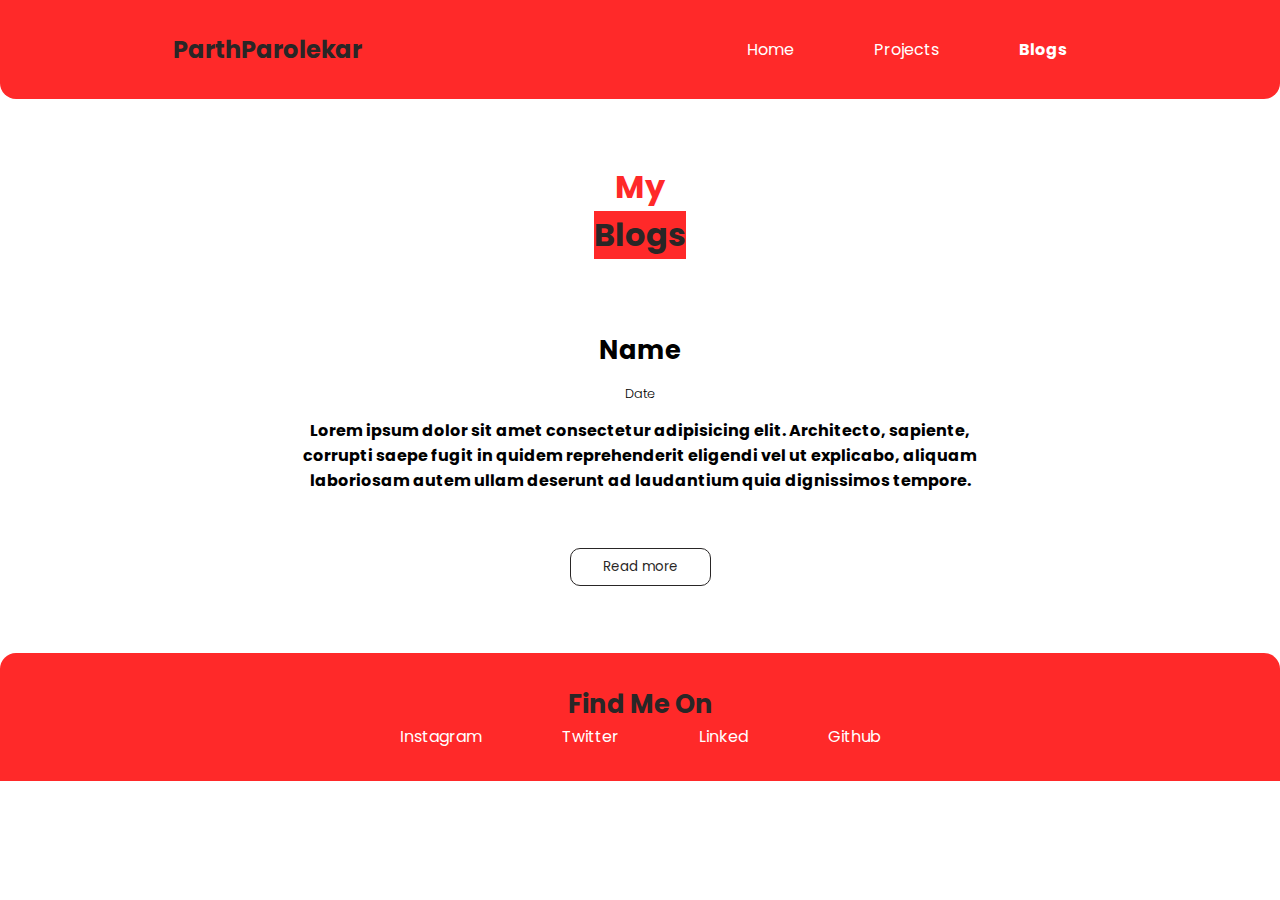
==== blogs.html @ 8442538e "blog and project page layout complete" ====
<!DOCTYPE html>
<html lang="en">
  <head>
    <meta charset="UTF-8" />
    <meta http-equiv="X-UA-Compatible" content="IE=edge" />
    <meta name="viewport" content="width=device-width, initial-scale=1.0" />
    <link rel="preconnect" href="https://fonts.gstatic.com" />
    <link
      href="https://fonts.googleapis.com/css2?family=Poppins:wght@200;300;400;500;700;900&display=swap"
      rel="stylesheet"
    />
    <link rel="stylesheet" href="style.css" />
    <title>Parth Parolekar</title>
  </head>
  <body>
    <nav class="navigation">
      <div class="container-horizontal">
        <div class="brand">ParthParolekar</div>
        <ul class="nav-links">
          <li><a href="./index.html" class="nav-link">Home</a></li>
          <li><a href="./projects.html" class="nav-link">Projects</a></li>
          <li><a href="#" class="nav-link active">Blogs</a></li>
        </ul>
      </div>
    </nav>

    <header class="container-vertical padding-4rem">
      <h1 class="title">My</h1>
      <h1 class="highlight">Blogs</h1>
    </header>

    <section class="container-vertical height-30vh">
      <h1 class="heading">Name</h1>
      <h6 class="tiny">Date</h6>
      <h3 class="paragraph text-center">
        Lorem ipsum dolor sit amet consectetur adipisicing elit. Architecto,
        sapiente, corrupti saepe fugit in quidem reprehenderit eligendi vel ut
        explicabo, aliquam laboriosam autem ullam deserunt ad laudantium quia
        dignissimos tempore.
      </h3>
      <br />
      <button class="btn-primary btn-color-1 margin-side-1rem">
        <a href="./projects.html">Read more</a>
      </button>
    </section>

    <footer class="footer">
      <div class="container-vertical">
        <h1 class="heading">Find Me On</h1>
        <ul class="nav-links">
          <li>
            <a
              href="https://www.instagram.com/parth.parolekar/"
              class="nav-link"
              >Instagram</a
            >
          </li>
          <li>
            <a href="https://twitter.com/ParolekarParth" class="nav-link"
              >Twitter</a
            >
          </li>
          <li>
            <a
              href="https://www.linkedin.com/in/parth-parolekar-b7439a195/"
              class="nav-link"
              >Linked</a
            >
          </li>
          <li>
            <a href="https://github.com/ParthParolekar" class="nav-link"
              >Github</a
            >
          </li>
        </ul>
      </div>
    </footer>
  </body>
</html>
---- style.css ----
:root {
  --primary: #ff2929;
  --secondary: #292626;
}

* {
  margin: 0;
  padding: 0;
  font-family: "Poppins";
}

.navigation {
  background-color: var(--primary);
  padding: 1rem 0rem;
  color: var(--secondary);
  padding: 2rem 0;
  border-bottom-left-radius: 1rem;
  border-bottom-right-radius: 1rem;
}
.relative {
  position: relative;
}
.container-vertical {
  max-width: 700px;
  margin: auto;
  display: flex;
  flex-direction: column;
  justify-content: space-around;
  align-items: center;
}

.height-30vh {
  height: 30vh;
}

.width {
  width: 40px;
}

.container-horizontal {
  display: flex;
  justify-content: space-around;
  align-items: center;
}

.brand {
  font-weight: bold;
  font-size: 1.5rem;
}

.nav-links {
  display: flex;
  justify-content: space-around;
  align-items: center;
  list-style: none;
}

.active {
  font-weight: 700;
}

.nav-link {
  text-decoration: none;
  color: white;
  margin: 0 40px;
}

.nav-link:hover {
  color: var(--primary);
  background: white;
}

img {
  width: 500px;
}

.title {
  font-size: 2rem;
  color: var(--primary);
}

.tiny {
  font-weight: 300;
  font-size: 0.8rem;
}

.highlight {
  background: var(--primary);
  color: var(--secondary);
}

.padding-4rem {
  padding: 4rem;
}

.padding-1rem {
  padding: 1rem;
}

.heading {
  font-size: 1.6rem;
}

.paragraph {
  font-size: 1rem;
}
.secondary {
  background: var(--secondary);
  color: white;
}

.text-center {
  text-align: center;
}

.footer {
  margin-top: 60px;
  background-color: var(--primary);
  padding: 1rem 0rem;
  color: var(--secondary);
  padding: 2rem 0;
  border-top-left-radius: 1rem;
  border-top-right-radius: 1rem;
}

.btn-primary {
  padding: 0.5rem 2rem;
  border-radius: 10px;
  border: 1px solid;
  cursor: pointer;
}

.btn-color-1 {
  background-color: white;
  color: #292626;
  transition: all 0.5s ease;
}

.btn-color-1:hover {
  background-color: #292626;
  color: white;
  font-size: 1.5rem;
  transition: all 0.5s ease;
}

.btn-color-2 {
  background-color: #292626;
  color: white;
  transition: all 0.5s ease;
}

.btn-color-2:hover {
  background-color: white;
  color: #292626;
  font-size: 1.5rem;
  transition: all 0.5s ease;
}

.margin-side-1rem {
  margin: 0 1rem;
}

a {
  text-decoration: none;
  color: inherit;
}
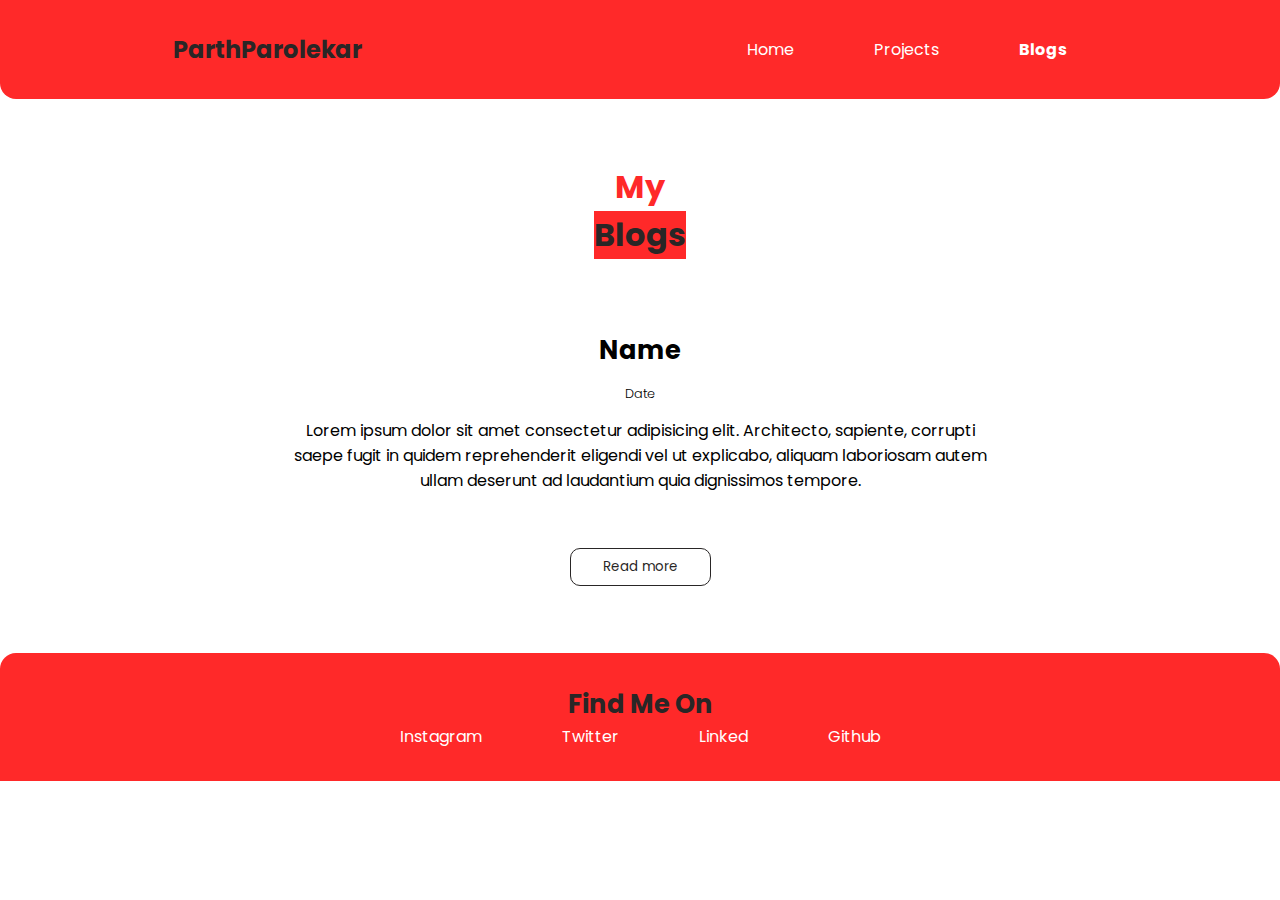
==== commit fa51a1b7: "projects page complete" ====
--- a/blogs.html
+++ b/blogs.html
@@ -40,7 +40,7 @@
       </h3>
       <br />
       <button class="btn-primary btn-color-1 margin-side-1rem">
-        <a href="./projects.html">Read more</a>
+        <a href="./Blogs/blog1.html">Read more</a>
       </button>
     </section>
 
--- a/style.css
+++ b/style.css
@@ -97,12 +97,17 @@
   padding: 1rem;
 }
 
+.margin-top-4rem {
+  margin-top: 4rem;
+}
+
 .heading {
   font-size: 1.6rem;
 }
 
 .paragraph {
   font-size: 1rem;
+  font-weight: 400;
 }
 .secondary {
   background: var(--secondary);
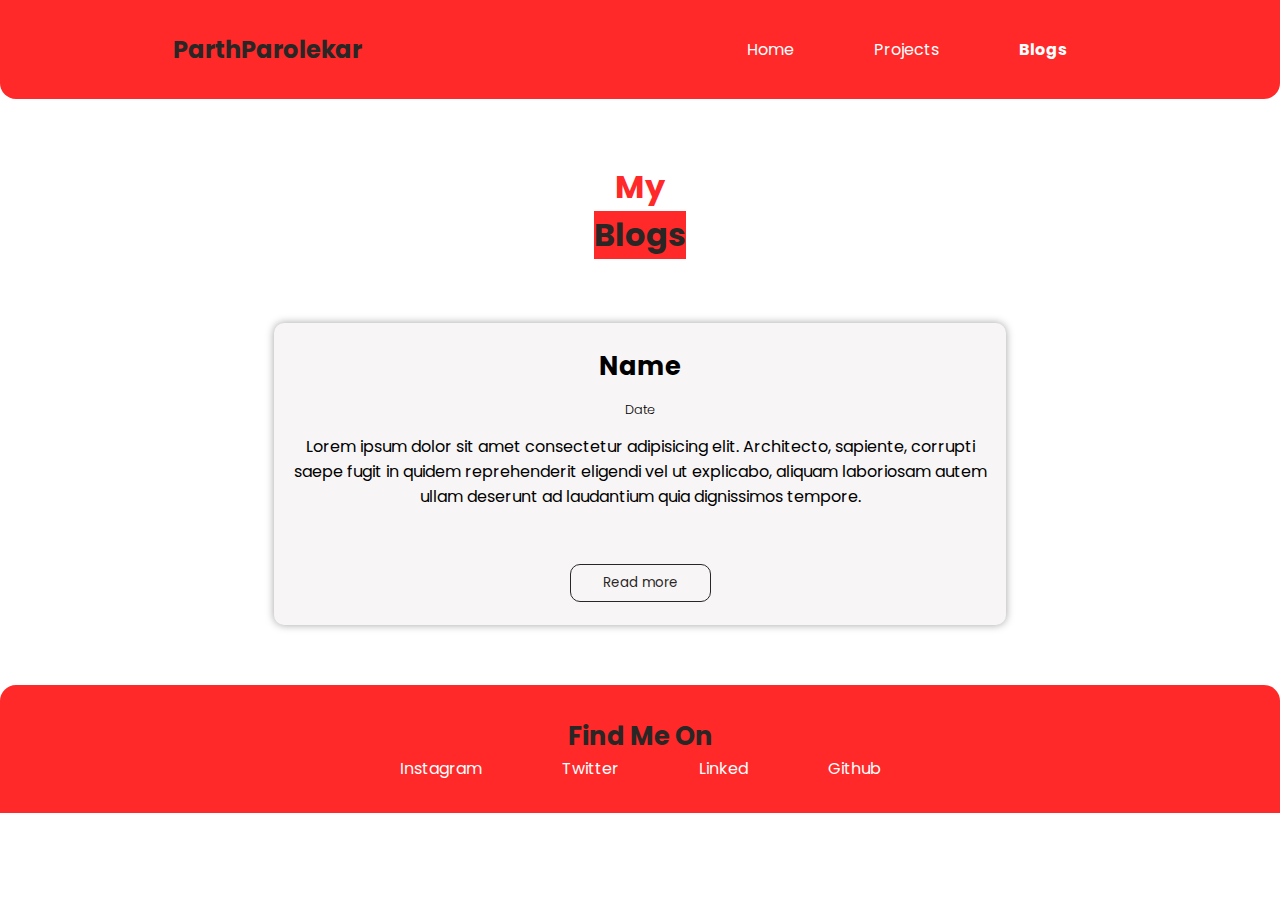
==== commit 845a61e5: "added cards" ====
--- a/blogs.html
+++ b/blogs.html
@@ -29,7 +29,7 @@
       <h1 class="highlight">Blogs</h1>
     </header>
 
-    <section class="container-vertical height-30vh">
+    <section class="container-vertical card height-30vh">
       <h1 class="heading">Name</h1>
       <h6 class="tiny">Date</h6>
       <h3 class="paragraph text-center">
@@ -40,7 +40,7 @@
       </h3>
       <br />
       <button class="btn-primary btn-color-1 margin-side-1rem">
-        <a href="./Blogs/blog1.html">Read more</a>
+        <a href="./Blogs/blog1.html" target="_blank">Read more</a>
       </button>
     </section>
 
--- a/style.css
+++ b/style.css
@@ -27,6 +27,13 @@
   flex-direction: column;
   justify-content: space-around;
   align-items: center;
+}
+
+.card {
+  background: rgb(247, 245, 245);
+  padding: 1rem;
+  border-radius: 10px;
+  box-shadow: 0px 0px 8px #a3a2a2;
 }
 
 .height-30vh {
@@ -136,7 +143,7 @@
 }
 
 .btn-color-1 {
-  background-color: white;
+  background-color: rgb(247, 245, 245);
   color: #292626;
   transition: all 0.5s ease;
 }
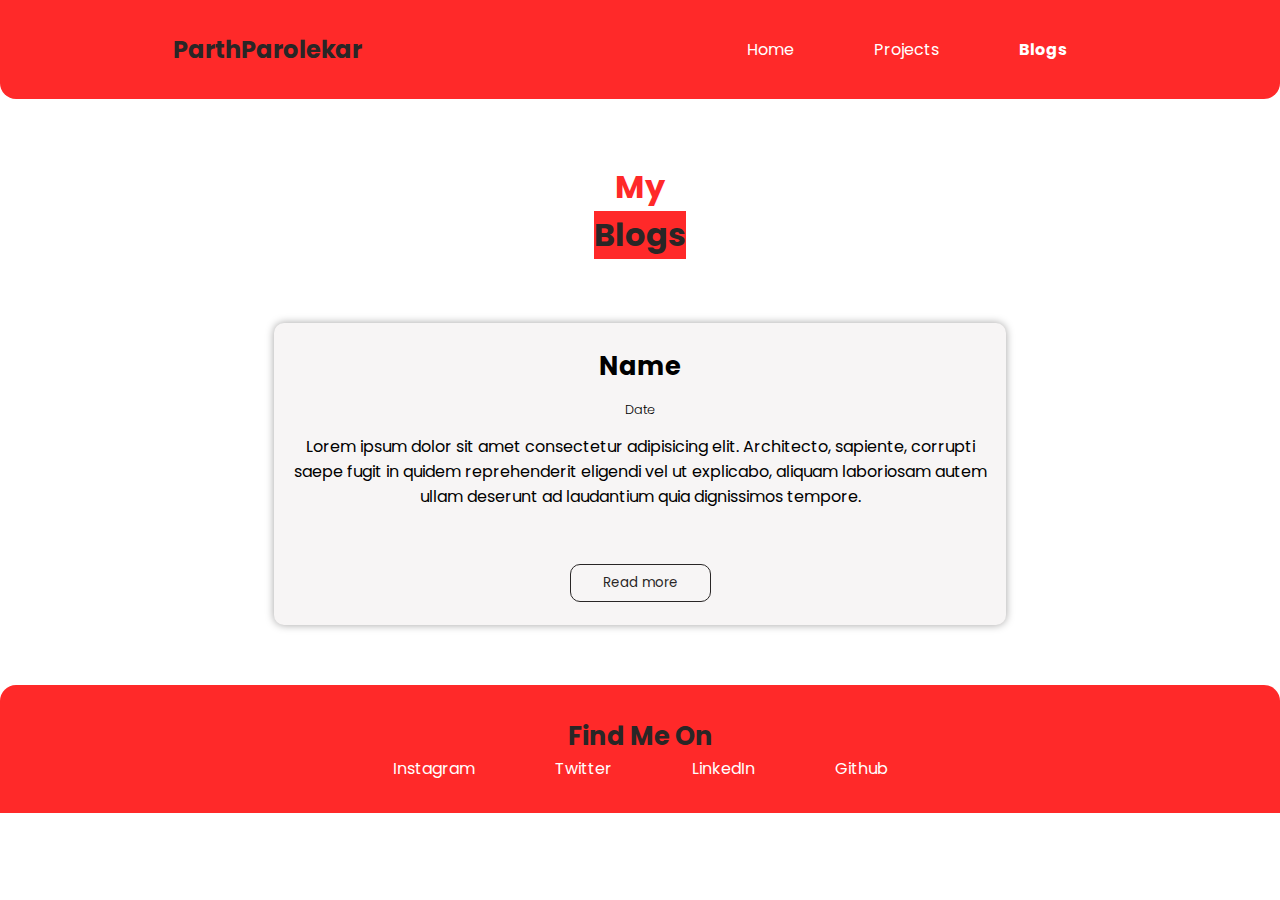
==== commit 6dd50868: "Changed skills from text to logos" ====
--- a/blogs.html
+++ b/blogs.html
@@ -64,7 +64,7 @@
             <a
               href="https://www.linkedin.com/in/parth-parolekar-b7439a195/"
               class="nav-link"
-              >Linked</a
+              >LinkedIn</a
             >
           </li>
           <li>
--- a/style.css
+++ b/style.css
@@ -48,6 +48,18 @@
   display: flex;
   justify-content: space-around;
   align-items: center;
+}
+
+.skills-logo {
+  height: 10vh;
+  width: 70vh;
+  display: flex;
+  justify-content: space-between;
+  align-items: center;
+}
+
+.fab {
+  font-size: 3rem;
 }
 
 .brand {
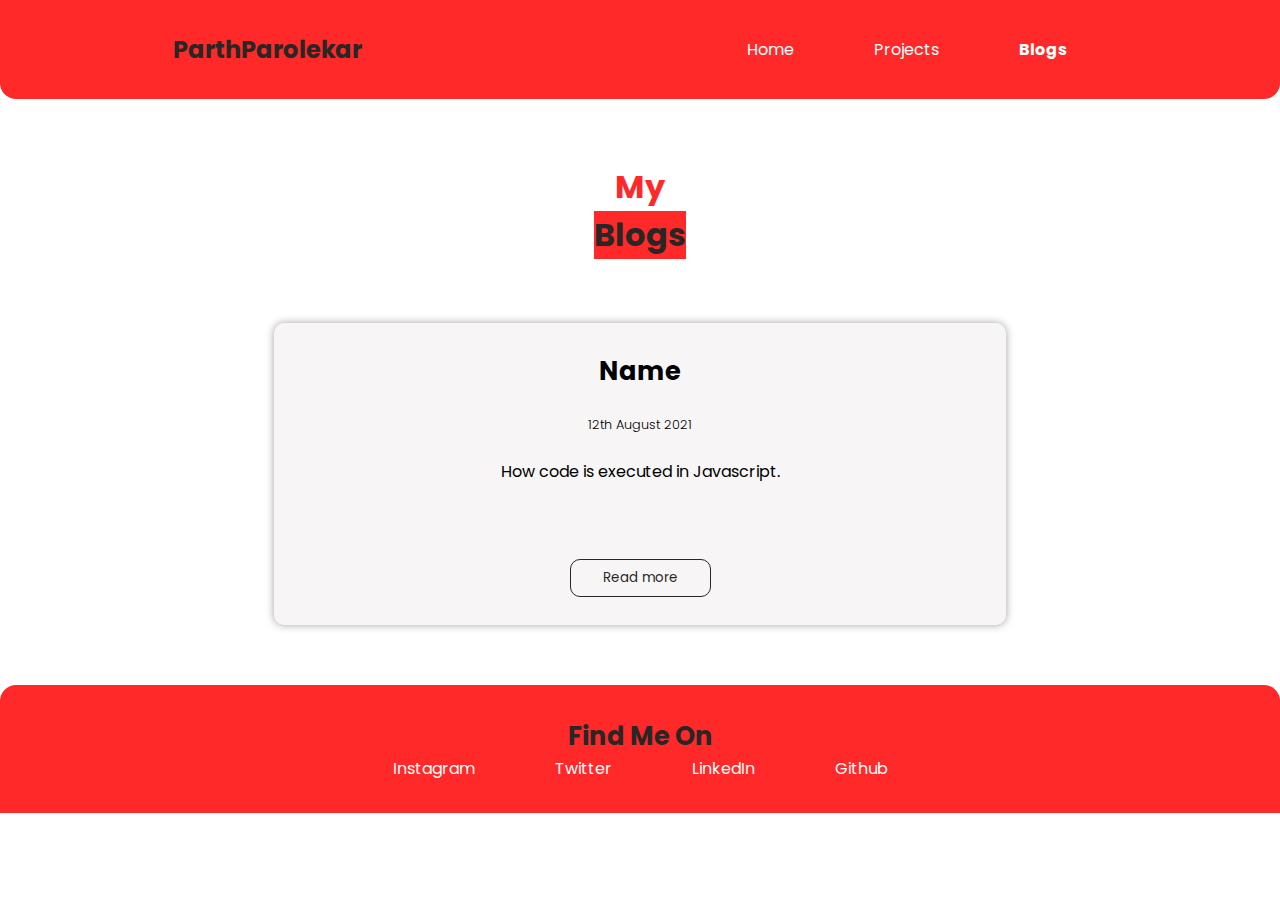
==== commit ce562808: "responisve" ====
--- a/blogs.html
+++ b/blogs.html
@@ -24,23 +24,22 @@
       </div>
     </nav>
 
-    <header class="container-vertical padding-4rem">
+    <header class="container-vertical padding-4rem blog-center">
       <h1 class="title">My</h1>
       <h1 class="highlight">Blogs</h1>
     </header>
 
     <section class="container-vertical card height-30vh">
       <h1 class="heading">Name</h1>
-      <h6 class="tiny">Date</h6>
-      <h3 class="paragraph text-center">
-        Lorem ipsum dolor sit amet consectetur adipisicing elit. Architecto,
-        sapiente, corrupti saepe fugit in quidem reprehenderit eligendi vel ut
-        explicabo, aliquam laboriosam autem ullam deserunt ad laudantium quia
-        dignissimos tempore.
-      </h3>
+      <h6 class="tiny">12th August 2021</h6>
+      <h3 class="paragraph text-center">How code is executed in Javascript.</h3>
       <br />
       <button class="btn-primary btn-color-1 margin-side-1rem">
-        <a href="./Blogs/blog1.html" target="_blank">Read more</a>
+        <a
+          href="https://dev.to/parthparolekar/how-code-is-executed-in-javascript-31ji"
+          target="_blank"
+          >Read more</a
+        >
       </button>
     </section>
 
--- a/style.css
+++ b/style.css
@@ -27,6 +27,10 @@
   flex-direction: column;
   justify-content: space-around;
   align-items: center;
+}
+
+section {
+  width: 90%;
 }
 
 .card {
@@ -188,3 +192,67 @@
   text-decoration: none;
   color: inherit;
 }
+
+@media screen and (max-width: 770px) {
+  header {
+    width: 70%;
+  }
+  img {
+    width: 300px;
+  }
+  footer {
+    width: 100%;
+  }
+
+  section {
+    width: auto;
+  }
+
+  .skills-logo {
+    width: 70%;
+  }
+
+  .container-vertical {
+    width: 100%;
+    font-size: 0.5rem;
+  }
+}
+
+@media screen and (max-width: 550px) {
+  footer {
+    width: 100%;
+  }
+  section {
+    width: 68%;
+  }
+  .skills-logo {
+    width: 70%;
+    font-size: 0.3rem;
+    overflow: visible;
+  }
+  .heading {
+    text-align: center;
+  }
+  .fab {
+    font-size: 2rem;
+  }
+  .title {
+    text-align: center;
+  }
+  .card {
+    width: auto;
+  }
+  .home-center {
+    width: 10%;
+  }
+  .project-center {
+    width: 10%;
+  }
+  .blog-center {
+    width: 10%;
+  }
+  .nav-links {
+    display: flex;
+    flex-direction: column;
+  }
+}
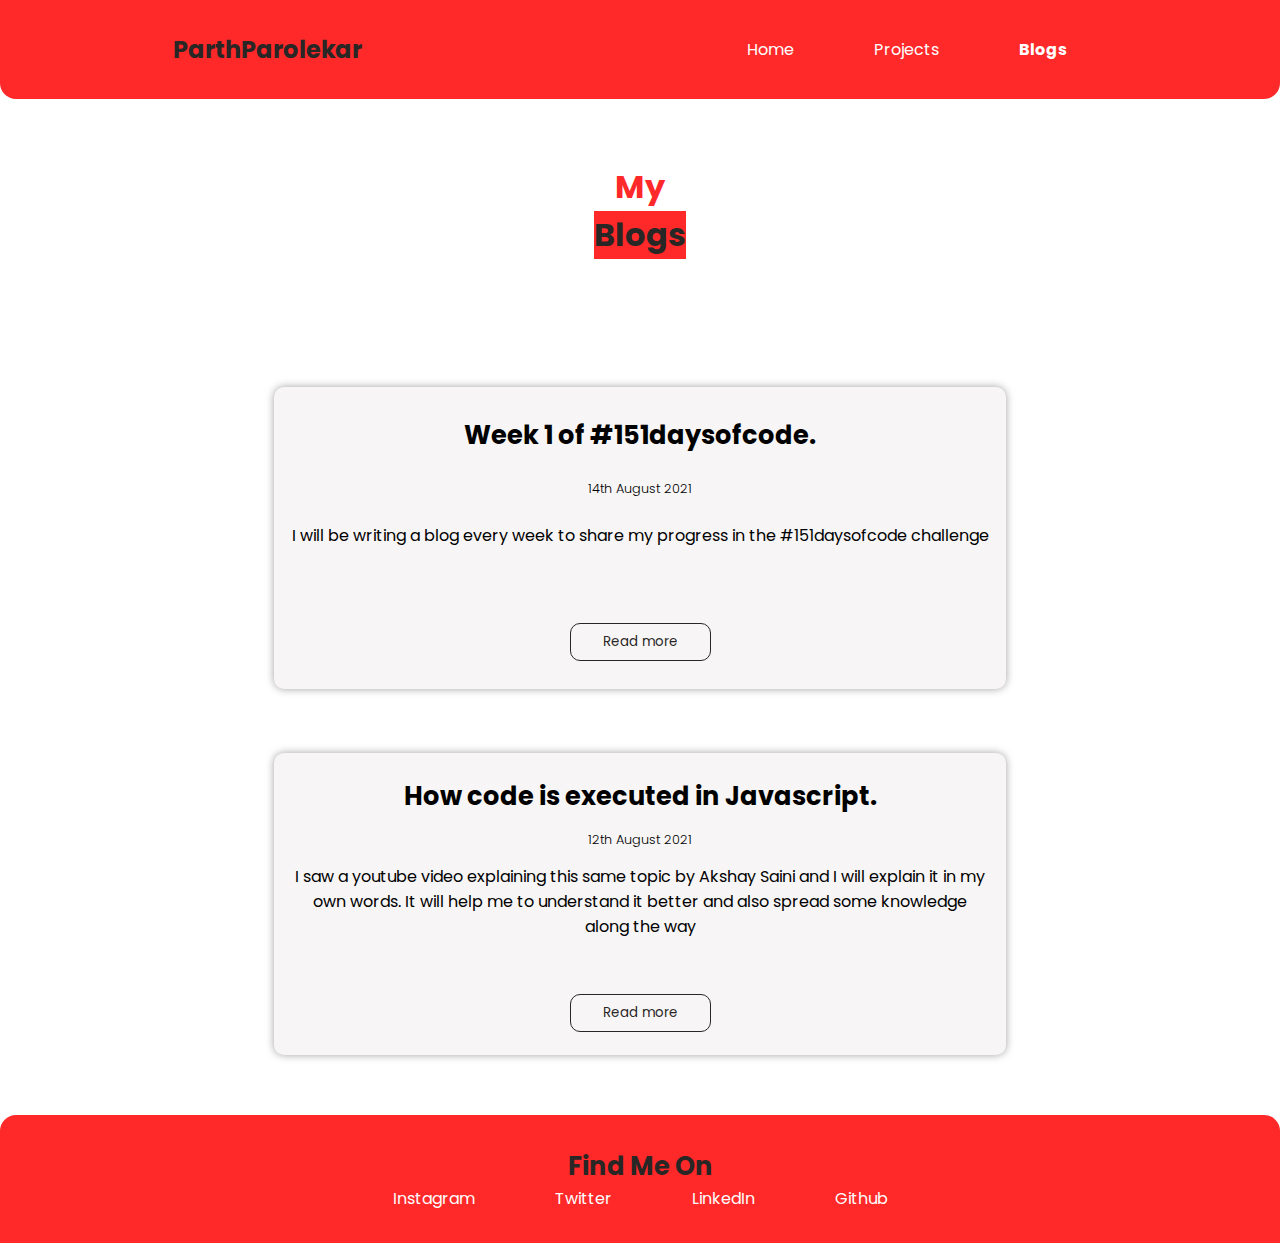
==== commit fc55d37c: "add: blog 2" ====
--- a/blogs.html
+++ b/blogs.html
@@ -29,10 +29,31 @@
       <h1 class="highlight">Blogs</h1>
     </header>
 
-    <section class="container-vertical card height-30vh">
-      <h1 class="heading">Name</h1>
+    <section class="container-vertical card height-30vh margin-top-4rem">
+      <h1 class="heading">Week 1 of #151daysofcode.</h1>
+      <h6 class="tiny">14th August 2021</h6>
+      <h3 class="paragraph text-center">
+        I will be writing a blog every week to share my progress in the
+        #151daysofcode challenge
+      </h3>
+      <br />
+      <button class="btn-primary btn-color-1 margin-side-1rem">
+        <a
+          href="https://dev.to/parthparolekar/week-1-of-151dyasofcode-hg6"
+          target="_blank"
+          >Read more</a
+        >
+      </button>
+    </section>
+
+    <section class="container-vertical card height-30vh margin-top-4rem">
+      <h1 class="heading">How code is executed in Javascript.</h1>
       <h6 class="tiny">12th August 2021</h6>
-      <h3 class="paragraph text-center">How code is executed in Javascript.</h3>
+      <h3 class="paragraph text-center">
+        I saw a youtube video explaining this same topic by Akshay Saini and I
+        will explain it in my own words. It will help me to understand it better
+        and also spread some knowledge along the way
+      </h3>
       <br />
       <button class="btn-primary btn-color-1 margin-side-1rem">
         <a
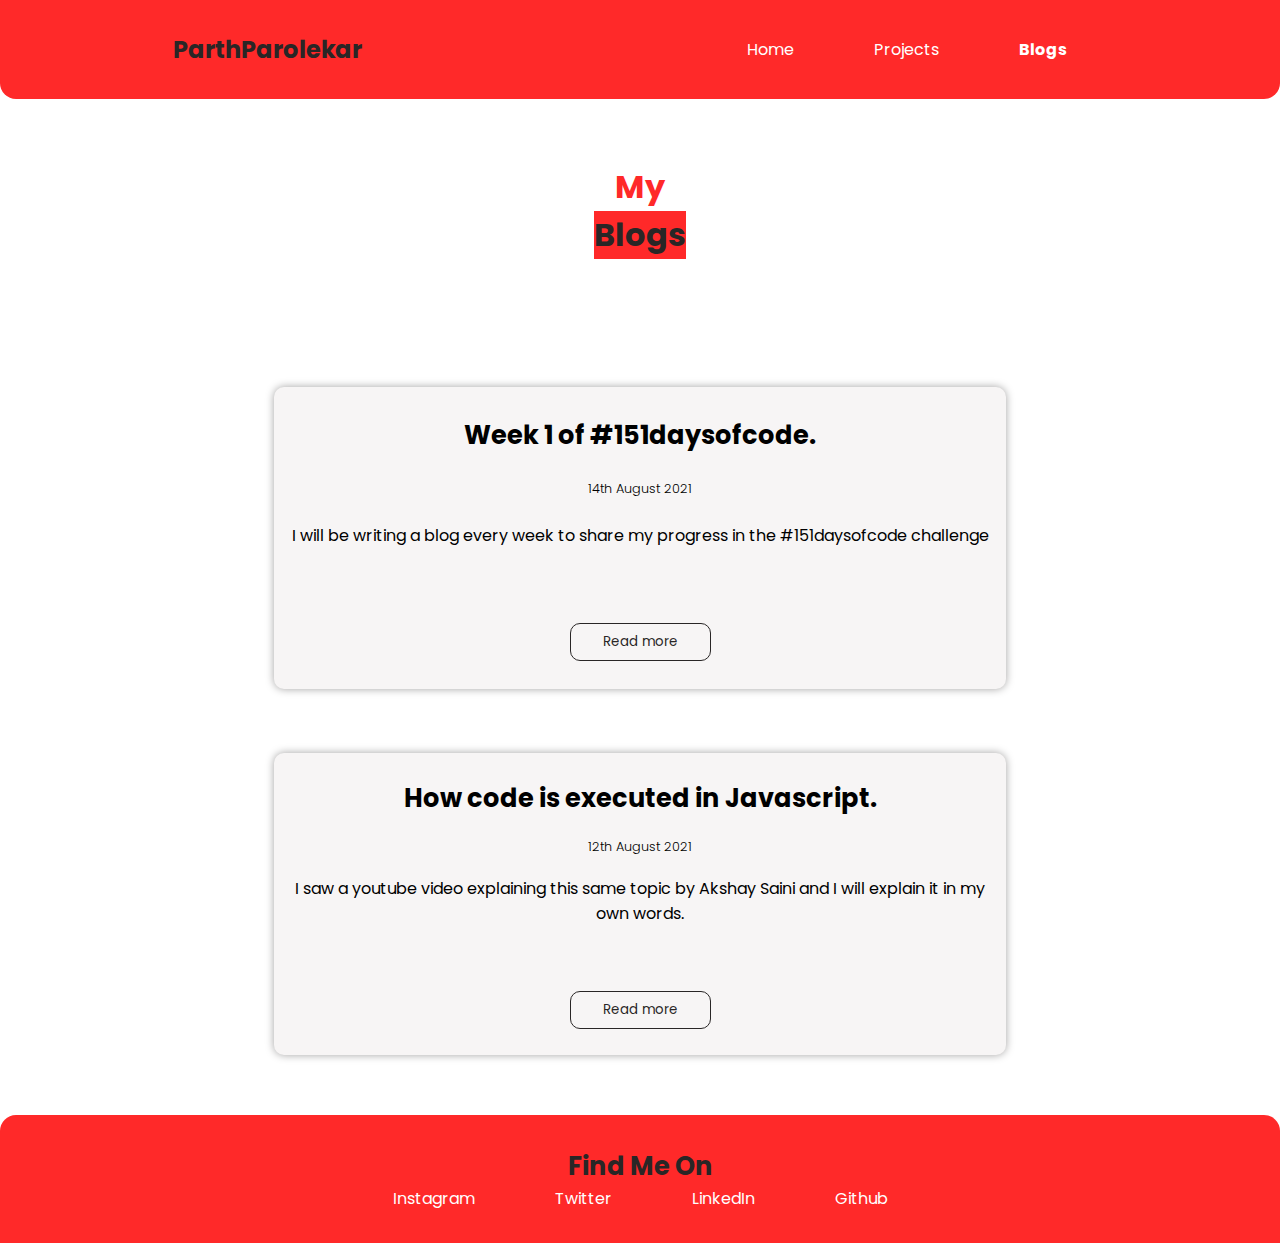
==== commit f045883e: "Fixed minor bugs" ====
--- a/blogs.html
+++ b/blogs.html
@@ -51,8 +51,7 @@
       <h6 class="tiny">12th August 2021</h6>
       <h3 class="paragraph text-center">
         I saw a youtube video explaining this same topic by Akshay Saini and I
-        will explain it in my own words. It will help me to understand it better
-        and also spread some knowledge along the way
+        will explain it in my own words.
       </h3>
       <br />
       <button class="btn-primary btn-color-1 margin-side-1rem">
--- a/style.css
+++ b/style.css
@@ -86,6 +86,7 @@
   text-decoration: none;
   color: white;
   margin: 0 40px;
+  font-size: 1rem;
 }
 
 .nav-link:hover {
@@ -236,11 +237,13 @@
   .fab {
     font-size: 2rem;
   }
+
   .title {
     text-align: center;
   }
   .card {
     width: auto;
+    height: auto;
   }
   .home-center {
     width: 10%;
@@ -255,4 +258,7 @@
     display: flex;
     flex-direction: column;
   }
-}
+  .nav-link {
+    font-size: 1rem;
+  }
+}
